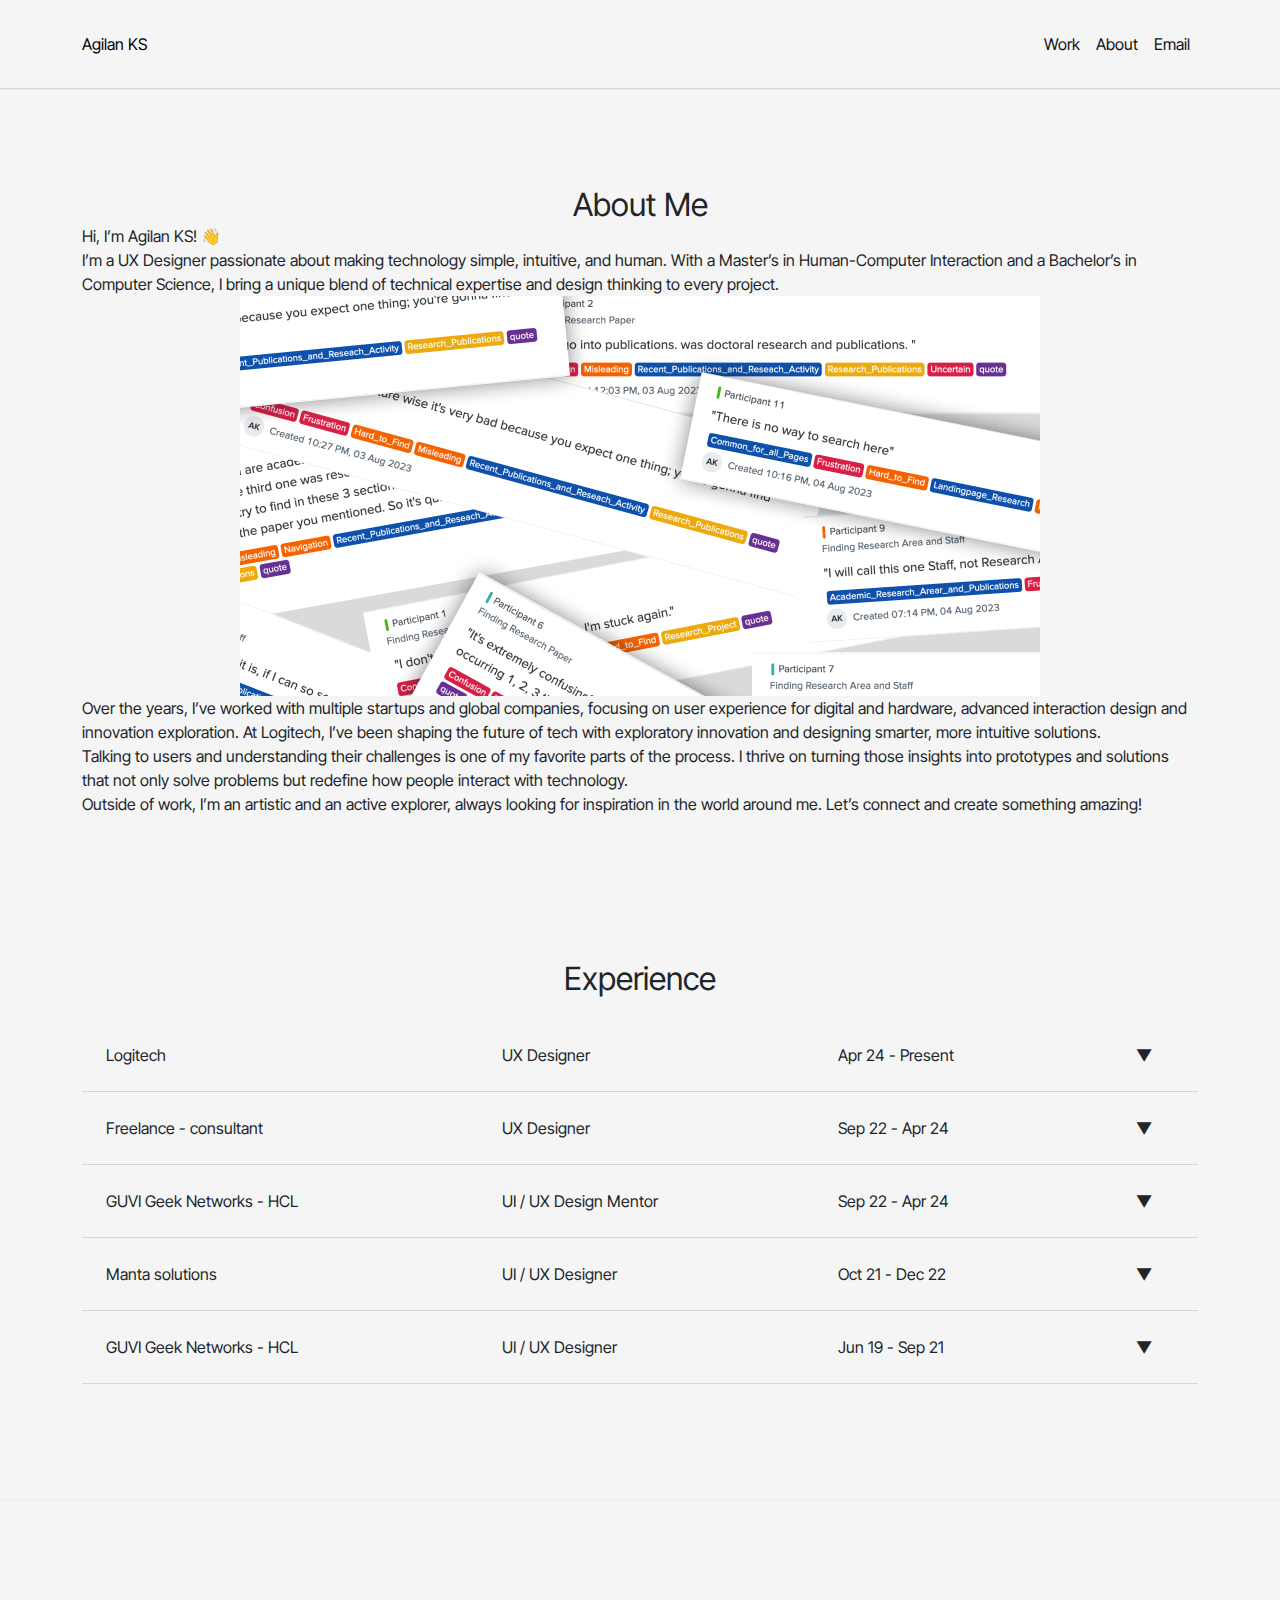
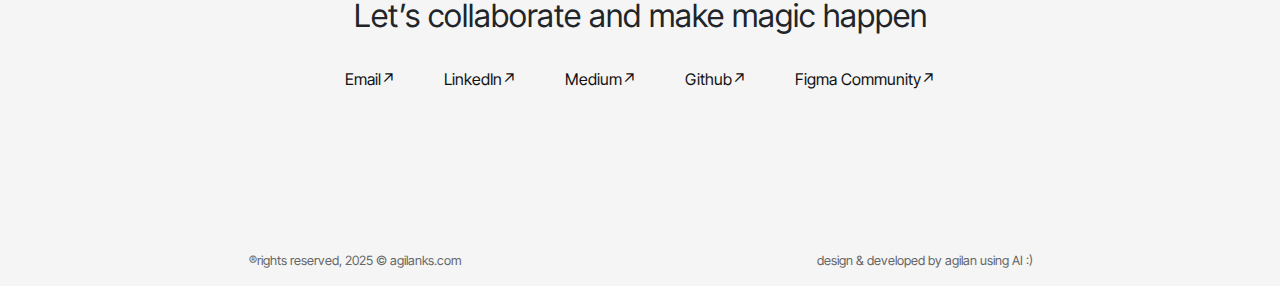
==== about.html @ edae6b5d "Add about.html with personal and professional details, including experience and contact information" ====
<!DOCTYPE html>
<html lang="en"></html>

<head>
  <meta charset="UTF-8">
  <meta name="viewport" content="width=device-width, initial-scale=1.0">
  <meta name="description" content="an UX designer with 6 years of experience with M.Sc in HCI. Currently working at Logitech as UX Designer.">
  <title>Agilan - UX Designer </title>
  <!-- Bootstrap CSS -->
  <link href="https://cdn.jsdelivr.net/npm/bootstrap@5.3.3/dist/css/bootstrap.min.css" rel="stylesheet">
  <link rel="preconnect" href="https://fonts.googleapis.com">
  <link rel="preconnect" href="https://fonts.gstatic.com" crossorigin>
  <link href="https://fonts.googleapis.com/css2?family=Inter+Tight:ital,wght@0,100..900;1,100..900&display=swap" rel="stylesheet">
  <link rel="stylesheet" href="styles.css">
  <link rel="icon" type="image/x-icon" href="Images/favicon.ico">
</head>

<body>

  <!-- Header -->
  <header id="header" class="py-3">
    <nav class="navbar navbar-expand-lg navbar-light">
      <div class="container">
        <a class="navbar-brand" href="#home">
          <p>Agilan KS</p>
        </a>
        <button class="navbar-toggler" type="button" data-bs-toggle="collapse" data-bs-target="#navbarNav">
          <span class="navbar-toggler-icon"></span>
        </button>
        <div class="collapse navbar-collapse" id="navbarNav">
          <ul class="navbar-nav ms-auto">
            <li class="nav-item"><a class="nav-link" href="index.html">Work</a></li>
            <li class="nav-item"><a class="nav-link" href="#">About</a></li>
            <li class="nav-item"><a class="nav-link" href="mailto:agilansenthilkumar@gmail.com">Email</a></li>
          </ul>
        </section>
      </div>
    </nav>
  </header>

  <hr class="custom-ruler">

  <!-- About Section -->
   <section id="about" class="py-md-5 m-md-5">
    <div class="container">
      <div class="row row-align-center">
        <h1 class="text-center">About Me</h1>
        
        <div class="col-md-12">
          <p> Hi, I’m Agilan KS! 👋 </p>
           <p> I’m a UX Designer passionate about making technology simple, intuitive, and human. With a Master’s in Human-Computer Interaction and a Bachelor’s in Computer Science, I bring a unique blend of technical expertise and design thinking to every project. </p>
            
        </div>
        <div class="col-md-12 text-center">
          <img src="Images/UCD.png" class="img-fluid" alt="About Me">
        </div>


        <div class="col-md-12">

            <p>Over the years, I’ve worked with multiple startups and global companies, focusing on  user experience for digital and hardware, advanced interaction design and innovation exploration. At Logitech, I’ve been shaping the future of tech with exploratory innovation and designing smarter, more intuitive solutions.</p>
            
            <p>Talking to users and understanding their challenges is one of my favorite parts of the process. I thrive on turning those insights into prototypes and solutions that not only solve problems but redefine how people interact with technology.</p>
            
            <p>Outside of work, I’m an artistic and an active explorer, always looking for inspiration in the world around me. Let’s connect and create something amazing!</p>

            
            
        </div>
      </div>
    </div>
  </section> 


  <!-- Experience Section -->
  <section id="experience" class="py-md-5 m-md-5">
    <div class="container">
    <h1 class="text-center">Experience</h1>
    <table class="table-accordion">
      
      <tbody>
        <tr class="main-row">
          <td>Logitech</td>
          <td>UX Designer</td>
          <td>Apr 24 - Present</td>
          <td class="toggle-details"></td>
        </tr>
        <tr class="details-row">
          <td colspan="5">
            <p1>At Logitech, I worked on AI-driven design workflows, focusing on advanced navigation and exploratory innovation for software-enabled hardware.</p>
          </td>
        </tr>

        <tr class="main-row">
          <td>Freelance - consultant</td>
          <td>UX Designer</td>
          <td>Sep 22 - Apr 24</td>
          <td class="toggle-details"></td>
        </tr>
        <tr class="details-row">
          <td colspan="5">
            <li> GUVI Geek Networks - HCL  - <a href="https://www.guvi.in/" target="_blank"> Website</a></li>
            <p1>Collaborated with various startups such as HyreNet and DataNest for GUVI Geek Networks - HCL, building responsive and user-friendly digital solutions</p>

            <li> Totality Platform  - <a href="https://totalityplatform.com/" target="_blank"> Website</a></li>          
            <p1>Collaborated with various startups such as HyreNet and DataNest for GUVI Geek Networks - HCL, building responsive and user-friendly digital solutions</p>

            <li> SusanooX </li>
            <p1>Collaborated with various startups such as HyreNet and DataNest for GUVI Geek Networks - HCL, building responsive and user-friendly digital solutions</p>
          </td>
        </tr>

        <tr class="main-row">
          <td>GUVI Geek Networks - HCL</td>
          <td>UI / UX Design Mentor</td>
          <td>Sep 22 - Apr 24</td>
          <td class="toggle-details"></td>
        </tr>
        <tr class="details-row">
          <td colspan="5">
            <p1>Provided mentorship on UX design principles, guiding students in doing user research, and usability testing</p>
          </td>
        </tr>
  
        <tr class="main-row">
          <td>Manta solutions</td>
          <td>UI / UX Designer</td>
          <td>Oct 21 - Dec 22</td>
          <td class="toggle-details"></td>
        </tr>
        <tr class="details-row">
          <td colspan="5">
            <p1>User Experience and User Interface for B2C fintech application, designed Android and iOS.</p>
          </td>
        </tr>

        <tr class="main-row">
          <td>GUVI Geek Networks - HCL</td>
          <td>UI / UX Designer</td>
          <td>Jun 19 - Sep 21</td>
          <td class="toggle-details"></td>
        </tr>
        <tr class="details-row">
          <td colspan="5">
            <p1>User Experience and Visual designer for Indian's first vernacular elearning platform</p>
          </td>
        </tr>


      </tbody>
    </table>

   <!-- <div class="container text-center">
      <p2>Open to work freelance! Download my resume from the below button</p2>
    </div>
    <div class="container text-center">
      <a href="" class="btn btn-primary mt-3">Resume</a>
    </div>-->

  </section> 
  
 
  <hr class="custom-ruler">

 


 <!-- Contact -->


 <section id="contact"  class="py-md-5 m-md-5">
  <div class="container">
  <h1>Let’s collaborate and make magic happen</h2>
  <ul class="contact-list">
    <li>
      <a href="mailto:agilansenthilkumar@gmail.com" target="_blank">
        Email↗
      </a>
    </li>
    <li>
      <a href="https://www.linkedin.com/in/agilan-ks/" target="_blank">
        LinkedIn↗
      </a>
    </li>
    <li>
      <a href="https://agilanks.medium.com/" target="_blank">
        Medium↗
      </a>
    </li>
    <li>
      <a href="https://github.com/agilanks09" target="_blank">
        Github↗
      </a>
    </li>
    <li>
      <a href="https://www.figma.com/@agilanks" target="_blank">
        Figma Community↗</span>
      </a>
    </li>
  </ul>
</section>



  <!-- Footer -->
  <footer class="text-center py-3">
    <div class="container">
      <div class="row row-align-center">
        <div class="col-md-6">
          <p class="caption"> ®rights reserved, 2025 © agilanks.com</p>
        </div>
        <div class="col-md-6">
          <p class="caption">design & developed by agilan using AI :)</p>
        </div>
      </div>
    </div>
  </footer>

  <script src="https://cdn.jsdelivr.net/npm/bootstrap@5.3.3/dist/js/bootstrap.bundle.min.js"></script>
  <script src="script.js"></script>

</body>

</html>
---- styles.css ----
:root {
    --font-family: "Inter Tight", serif;
    --font-weight-bold: bold; /* Define a custom property for bold font weight */
    --font-weight-regular: normal; /* Define a custom property for regular font weight */
    --padding-section: 2rem 0; /* Define a custom property for section padding */

    /*Colors*/ 
    --secondary-text: #666666; 
    --Primary-text: #111111;
    --ontext:#ffffff;
    --border: #D2DCD7; 
    --primary: #0A8935; 
    --bg: #f5f5f5; 
 
}

/* Global Styles */
html {
    scroll-behavior: smooth; /* Enable smooth scrolling */
    overflow-x: hidden;
    margin: 0;
    padding: 0;
      }


body {
    font-family: var(--font-family); /* Apply the custom font family */
    background-color: var(--bg); /* Apply the custom background color */
    margin: 0; /* Remove default margin */
    padding: 0; /* Remove default padding */
    box-sizing: border-box; /* Include padding and border in element's total width and height */
    overflow-x: hidden;
    margin: 0px ;
    padding: 0;
}

/* Header Styles */
#header {
    position: sticky; /* Make the header stick to the top of the viewport */
    top: 0; /* Position the header at the top */
    background-color: var(--bg); /* Apply the custom background color */
    z-index: 1000; /* Ensure the header is above other elements */
    border-bottom: 1px solid var(--border); /* Add a bottom border with the custom border color */
    width: 100%; /* Make the header full width */
    margin: 0;
}

.nav-link {
    color: var(--Primary-text); 
}

.nav-link:hover {
    color: var(--primary); 
}

.nav-link:active {
    color: var(--primary); 
}

/* Section Styles */
section {
    padding: var(--padding-section); /* Apply the custom padding */
    background-color: var(--bg); /* Apply the custom background color */
}

/* Heading styles */
h1 {
  font-size: 2rem; /* Apply the custom extra large font size */
  font-weight: var(--font-weight-normal); /* Apply the custom bold font weight */
  padding: 0;
  margin: 0; /* Remove default margin */
}

h2 {
  font-size: 1.5rem; /* Apply the custom large font size */
  font-weight: var(--font-weight-normal); /* Apply the custom bold font weight */
  margin: 0; /* Remove default margin */
  padding: 0;
}



/* Paragraph styles */
p {
  font-size: 1rem; /* Apply the custom large font size */
  font-weight: var(--font-weight-normal); /* Apply the custom normal font weight */
  margin: 0; /* Remove default margin */
}


.caption {
  font-size: 0.8rem; /* Set font size */
  font-weight: var(--font-weight-normal); /* Set font weight */
  color: var(--secondary-text); /* Set text color */

}


/* Style for list items */
li {
  font-size: 1rem; /* Apply the custom large font size */
  font-weight: var(--font-weight-normal);
}

td {
  font-size: 1rem; /* Set font size */
  font-weight: var(--font-weight-normal); /* Set font weight */
  padding: 24px; /* Add padding */
}


/* Project Section Styling */
.project-section {
  background-color: var(--bg);
  padding: 60px 0;
}

.project-image {
  width: 100%;
  height: auto;
  display: block;
}

.project-title {
  color:var(--Primary-text);
  margin-bottom: 4px;
  text-align: left; /* Aligns title to the left */
}

.project-description {
  color: var(--secondary-text);
  text-align: left; /* Aligns description to the left */
  margin-bottom: 10px;
}

.project-meta {
  color: var(--secondary-text);
  text-align: right; /* Aligns metadata (CRED / 2024) to the right */
}

/* Responsive Fix: Align meta text to left on small screens */
@media (max-width: 768px) {
  .project-meta {
    text-align: left;
    margin-top: 10px;
  }
}


/* Contact Section */
#contact {
    text-align: center; /* Center align text */
    margin: 40px 0; /* Add vertical margin */
}

.contact-list {
    list-style: none; /* Remove default list styling */
    padding: 2rem; /* Remove default padding */
    display: flex; /* Display list items in a row */
    justify-content: center; /* Center the list items */
    gap: 48px; /* Add space between list items */
}

.contact-list a {
    text-decoration: none; /* Remove underline from links */
    color: var(--Primary-text); /* Set text color */
    position: relative; /* Position relative to allow for positioning of child elements */
    display: inline-flex; /* Display as inline-flex to align items */
    align-items: center; /* Center align items vertically */
}

.contact-list a:hover {
    color: var(--primary); /* Change color on hover to the custom primary color */
}



/* Custom Ruler */
.custom-ruler {
    border: none; /* Remove default border */
    height: 1px; /* Set height */
    background-color: var(--border); /* Set background color */
    margin: 0; /* Add vertical margin */
}

/* Table Accordion */
.table-accordion {
    width: 100%; /* Make table full width */
    border-collapse: collapse; /* Collapse borders into a single border */
    margin: 20px 0; /* Add vertical margin */
    font-size: var(--font-size-base); /* Set font size */
    text-align: left; /* Align text to the left */
}

.table-accordion th, .table-accordion td {
    padding: 1.5rem; /* Add padding */
}

.main-row, .details-row {
    border-bottom: 1px solid var(--border); /* Add bottom border */
}

.main-row {
    background-color: var(--bg); /* Set background color */
    cursor: pointer; /* Change cursor to pointer */
}

.details-row {
    display: none; /* Hide by default */
    background-color: var(--bg); /* Set background color */
}

.toggle-details {
    text-align: center; /* Center align text */
    font-weight: var(--font-weight-bold); /* Set font weight to bold */
    
}

.main-row:hover {
    background-color: var(--bg); /* Set background color on hover */
    border-bottom: 1px solid var(--primary);
    color: var(--primary); /* Change text color on hover */
}

.main-row.active {
  color: var(--primary); /* Change text color when active */
}

.toggle-details::after {
    content: '\25BC'; /* Add down arrow */
    font-size: var(--font-size-small); /* Set font size */
    margin-left: 5px; /* Add left margin */
    
}

.main-row.active .toggle-details::after {
    content: '\25B2'; /* Add up arrow */

}


/* Playground Section */
#playground {
  padding: 0; /* Add padding */
  background-color: var(--bg); /* Set background color */
  text-align: center; /* Center align text */
}

.product-type{
  font-size: 0.8rem;
  color:var(--secondary-text)
}
.gallery {
  display: flex; /* Display as flexbox */
  flex-wrap: wrap; /* Allow wrapping of items */
  justify-content: center; /* Center align items */
  gap: 20px; /* Add space between items */
}

.card {
  width: auto; /* Set width */
  border: none; /* Remove border */
  padding: 1rem; /* Add padding */
  text-align: left; /* Align text to the left */
  box-sizing: border-box; /* Include padding and border in element's total width and height */
}

.card img {
  width: 100%; /* Make image full width */
  border-radius: 8px; /* Slightly rounded corners */
  margin-bottom: 24px; /* Add spacing below image */
}

.card-link {
  text-decoration: none;
  color: inherit;
  margin-bottom: 24px; /* Add spacing below image */

}










  /* Keyframes for scrolling animation */
  @keyframes scroll-left {
    0% {
      transform: translateX(100%); /* Start outside the container */
    }
    100% {
      transform: translateX(-100%); /* End outside the container on the left */
    }
  }
  

/* Responsive Adjustments */
@media (max-width: 768px) {

  body {
    margin: 0px 24px;
    padding: 0;
}



  .cta-box {
    flex-direction: column; /* Stack elements vertically */
    text-align: center; /* Center align the content */
  }

  .cta-text {
    margin-bottom: 1rem; /* Add spacing below the text */
  }

  .cta-button {
    width: 100%; /* Make the button full-width */
  }

    .card {
        flex: 1 1 calc(50% - 20px); /* Set flex properties for 2 cards per row */
    }

    .gallery {
        gap: 10px; /* Reduce space between items */
    }

    h1{
        font-size: 2rem; /* Reduce font size */
    }

    p{
      font-size: 1rem; /* Reduce font size */
  }
    section {
        padding: 1rem; /* Reduce padding */
    }

    .contact-list {
        flex-direction: column; /* Stack items vertically */
        gap: 10px; /* Reduce space between items */
    }

    .contact-list a {
        font-size: 1rem; /* Reduce font size */
    }
    .table-accordion th, .table-accordion td {
      padding: 1rem; /* Reduce padding */
      font-size: 1rem; /* Reduce font size */
  }

  .toggle-details::after {
      font-size: 1rem; /* Reduce arrow size */
  }
      }







@media (max-width: 480px) {


  body {
    margin: 0px 16px;
    padding: 0;
}


  section{
    padding-top: 2rem; /* Reduce padding */
    padding-bottom: 2rem; /* Reduce padding */

  }

    .card {
        flex: 1 1 100%; /* Set flex properties for 1 card per row */
    }

    h1{
        font-size: 2rem; /* Reduce font size */
        padding-bottom: .5rem; /* Reduce padding */
    }

    p{
      font-size: 1rem; /* Reduce font size */
    }

    .table-accordion th, .table-accordion td {
      padding: 0.5rem; /* Further reduce padding */
      font-size: 1rem; /* Further reduce font size */
  }

  .toggle-details::after {
      font-size: 1rem; /* Further reduce arrow size */
  }

   

    footer {
        font-size: smaller; /* Reduce font size */
        text-align: center; /* Center align text */
    }

    footer .row {
        text-align: center; /* Center align text inside rows */
    }
}
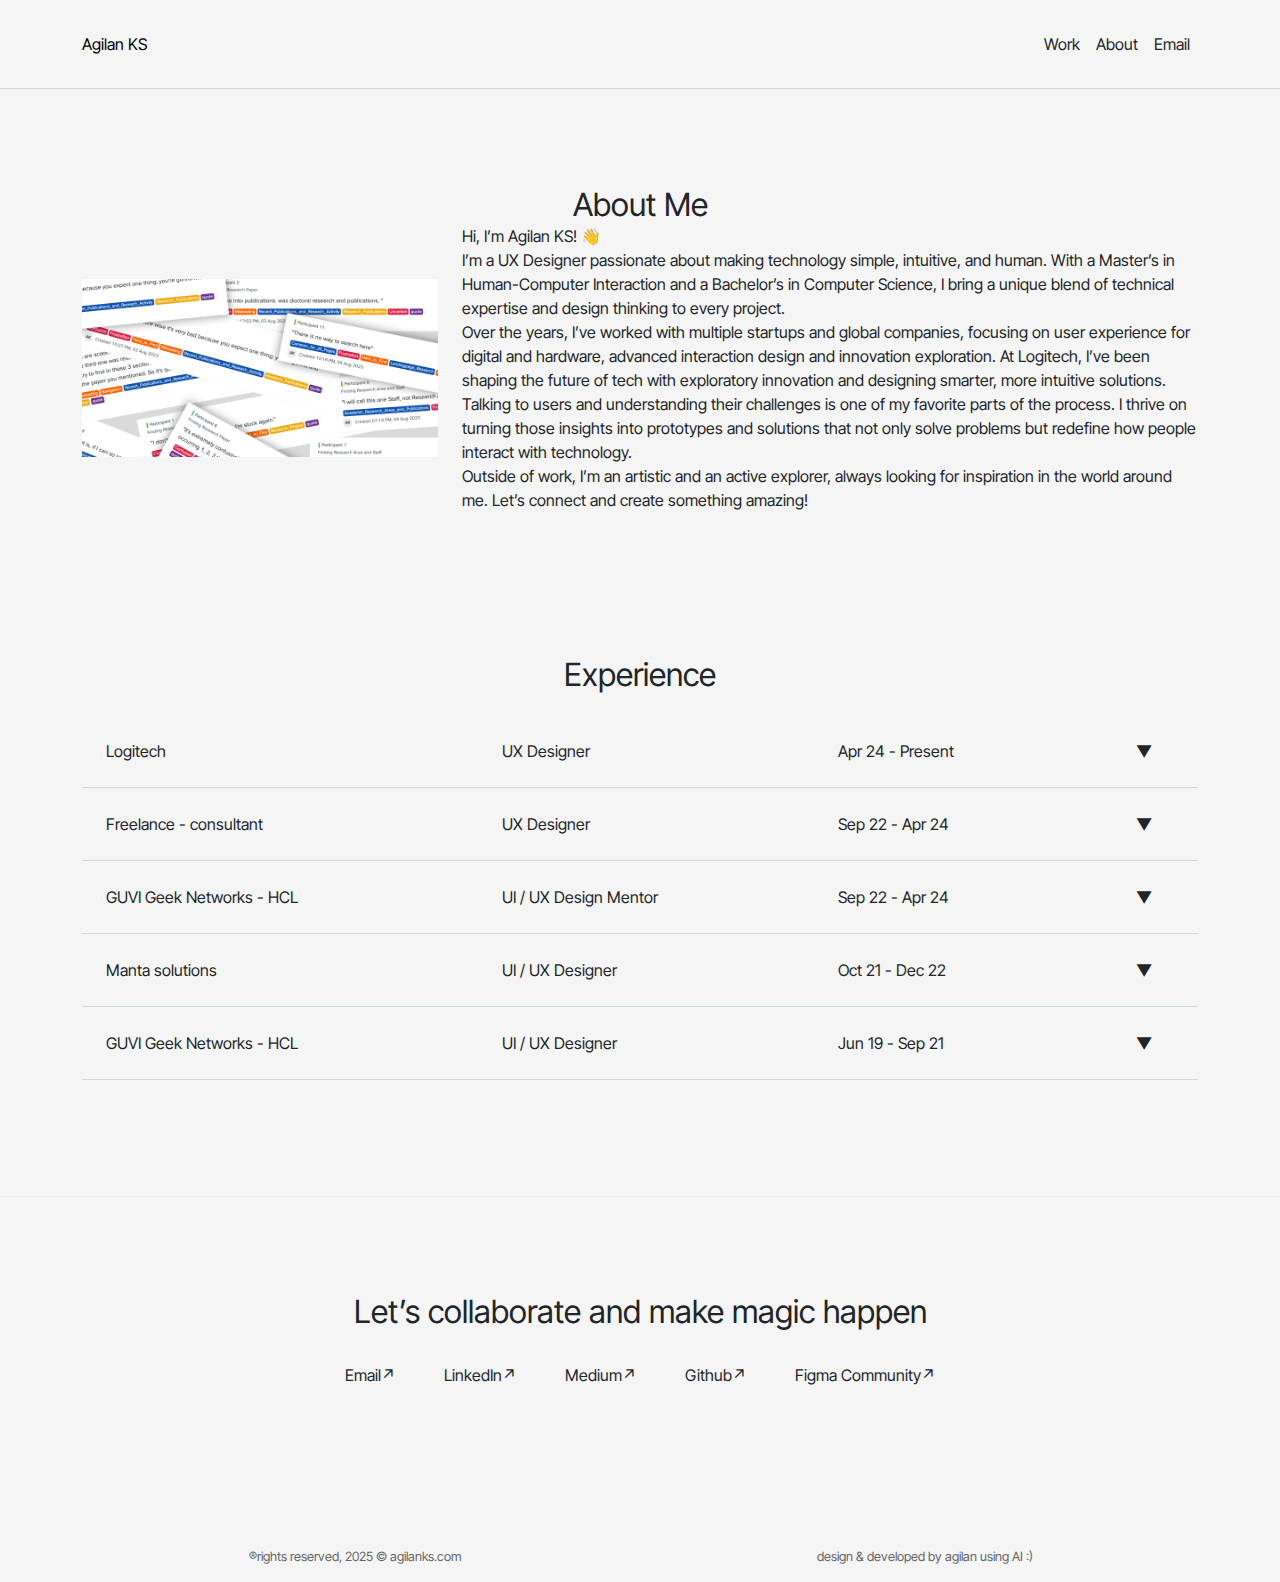
==== commit 45ed29b9: "Add subheading style to styles.css, update about.html layout, and enhance project descriptions in in" ====
--- a/about.html
+++ b/about.html
@@ -41,35 +41,28 @@
   <hr class="custom-ruler">
 
   <!-- About Section -->
-   <section id="about" class="py-md-5 m-md-5">
+  <section id="about" class="py-md-5 m-md-5">
     <div class="container">
-      <div class="row row-align-center">
-        <h1 class="text-center">About Me</h1>
+      <div class="row align-items-center">
+        <h1 class="text-center col-12">About Me</h1>
         
-        <div class="col-md-12">
+
+        <div class="col-md-4 text-center">
+          <img src="Images/UCD.png" class="img-fluid" alt="About Me">
+        </div>
+
+        <div class="col-md-8">
           <p> Hi, I’m Agilan KS! 👋 </p>
-           <p> I’m a UX Designer passionate about making technology simple, intuitive, and human. With a Master’s in Human-Computer Interaction and a Bachelor’s in Computer Science, I bring a unique blend of technical expertise and design thinking to every project. </p>
-            
-        </div>
-        <div class="col-md-12 text-center">
-          <img src="Images/UCD.png" class="img-fluid" alt="About Me">
-        </div>
-
-
-        <div class="col-md-12">
-
-            <p>Over the years, I’ve worked with multiple startups and global companies, focusing on  user experience for digital and hardware, advanced interaction design and innovation exploration. At Logitech, I’ve been shaping the future of tech with exploratory innovation and designing smarter, more intuitive solutions.</p>
-            
-            <p>Talking to users and understanding their challenges is one of my favorite parts of the process. I thrive on turning those insights into prototypes and solutions that not only solve problems but redefine how people interact with technology.</p>
-            
-            <p>Outside of work, I’m an artistic and an active explorer, always looking for inspiration in the world around me. Let’s connect and create something amazing!</p>
-
-            
-            
-        </div>
+          <p> I’m a UX Designer passionate about making technology simple, intuitive, and human. With a Master’s in Human-Computer Interaction and a Bachelor’s in Computer Science, I bring a unique blend of technical expertise and design thinking to every project. </p>
+          <p>Over the years, I’ve worked with multiple startups and global companies, focusing on user experience for digital and hardware, advanced interaction design and innovation exploration. At Logitech, I’ve been shaping the future of tech with exploratory innovation and designing smarter, more intuitive solutions.</p>
+          <p>Talking to users and understanding their challenges is one of my favorite parts of the process. I thrive on turning those insights into prototypes and solutions that not only solve problems but redefine how people interact with technology.</p>
+          <p>Outside of work, I’m an artistic and an active explorer, always looking for inspiration in the world around me. Let’s connect and create something amazing!</p>
+        </div>
+        
+        
       </div>
     </div>
-  </section> 
+  </section>
 
 
   <!-- Experience Section -->
--- a/styles.css
+++ b/styles.css
@@ -6,7 +6,7 @@
 
     /*Colors*/ 
     --secondary-text: #666666; 
-    --Primary-text: #111111;
+    --primary-text: #111111;
     --ontext:#ffffff;
     --border: #D2DCD7; 
     --primary: #0A8935; 
@@ -122,7 +122,7 @@
 }
 
 .project-title {
-  color:var(--Primary-text);
+  color:var(--primary-text);
   margin-bottom: 4px;
   text-align: left; /* Aligns title to the left */
 }
@@ -137,6 +137,15 @@
   color: var(--secondary-text);
   text-align: right; /* Aligns metadata (CRED / 2024) to the right */
 }
+
+.subheading {
+  color:var(--secondary-text); /* Bootstrap's secondary color */
+}
+
+
+
+
+
 
 /* Responsive Fix: Align meta text to left on small screens */
 @media (max-width: 768px) {
